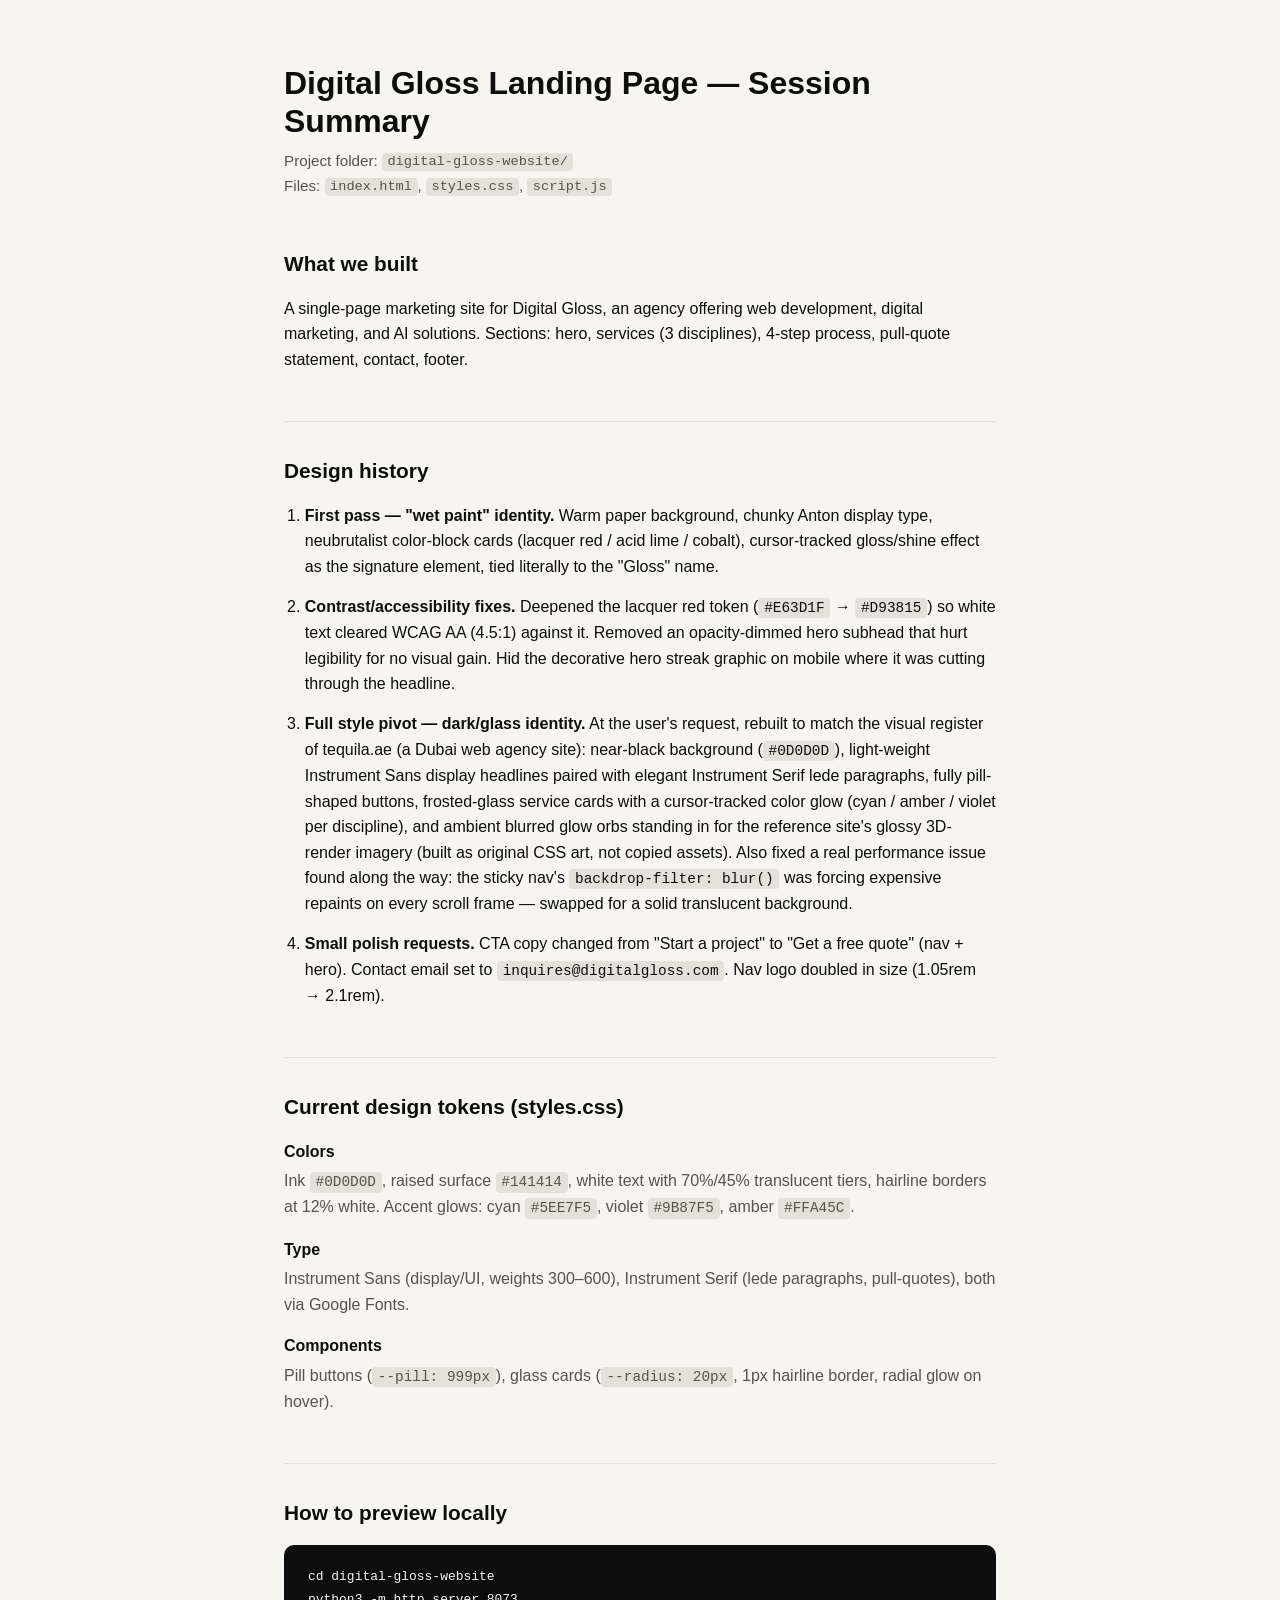
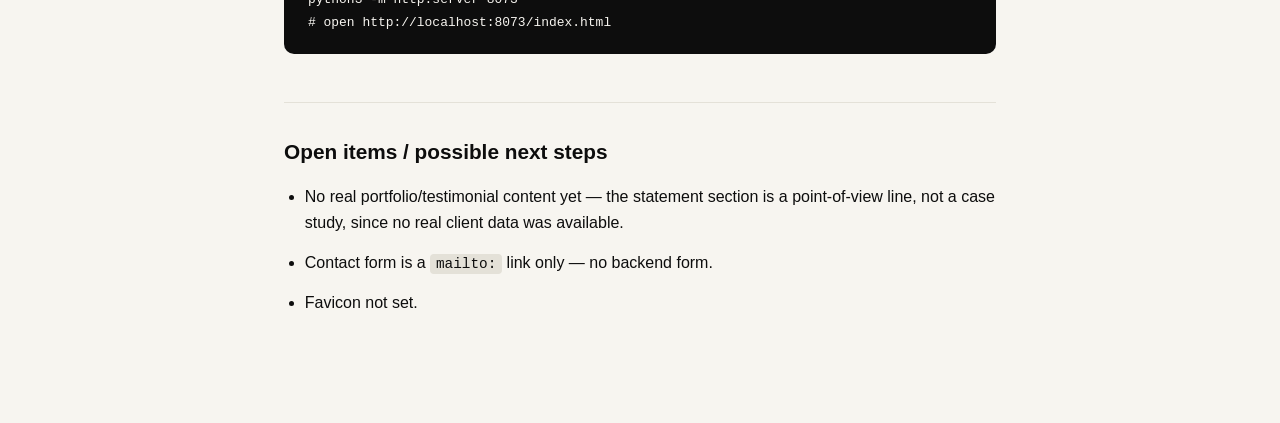
==== index.html @ ca382d53 "Initial commit" ====
<!DOCTYPE html>
<html lang="en">
<head>
<meta charset="UTF-8">
<meta name="viewport" content="width=device-width, initial-scale=1.0">
<title>Digital Gloss Landing Page — Session Summary</title>
<style>
  :root {
    --ink: #0D0D0D;
    --paper: #F7F5F0;
    --text-2: #55534C;
    --hairline: #E4E1D8;
    --accent: #D93815;
  }
  * { box-sizing: border-box; }
  body {
    margin: 0;
    background: var(--paper);
    color: var(--ink);
    font-family: -apple-system, BlinkMacSystemFont, "Segoe UI", sans-serif;
    line-height: 1.6;
  }
  main {
    max-width: 760px;
    margin: 0 auto;
    padding: 4rem 1.5rem 6rem;
  }
  h1 {
    font-size: 2rem;
    line-height: 1.2;
    margin: 0 0 0.5rem;
  }
  .meta {
    color: var(--text-2);
    font-size: 0.95rem;
    margin: 0 0 3rem;
  }
  .meta code {
    background: var(--hairline);
    padding: 0.1em 0.4em;
    border-radius: 4px;
    font-size: 0.9em;
  }
  h2 {
    font-size: 1.3rem;
    margin: 3rem 0 1rem;
    padding-top: 2rem;
    border-top: 1px solid var(--hairline);
  }
  h2:first-of-type { border-top: none; padding-top: 0; }
  p { margin: 0 0 1rem; }
  ol, ul { padding-left: 1.3rem; }
  li { margin-bottom: 0.9rem; }
  strong { color: var(--ink); }
  code {
    background: var(--hairline);
    padding: 0.15em 0.4em;
    border-radius: 4px;
    font-size: 0.9em;
    font-family: "SF Mono", Menlo, monospace;
  }
  pre {
    background: var(--ink);
    color: var(--paper);
    padding: 1.25rem 1.5rem;
    border-radius: 10px;
    overflow-x: auto;
    font-size: 0.9rem;
  }
  pre code { background: none; padding: 0; color: inherit; }
  .tokens dt {
    font-weight: 600;
    margin-top: 1rem;
  }
  .tokens dd { margin: 0.25rem 0 0; color: var(--text-2); }
  a { color: var(--accent); }
</style>
</head>
<body>
<main>
  <h1>Digital Gloss Landing Page — Session Summary</h1>
  <p class="meta">
    Project folder: <code>digital-gloss-website/</code><br>
    Files: <code>index.html</code>, <code>styles.css</code>, <code>script.js</code>
  </p>

  <h2>What we built</h2>
  <p>
    A single-page marketing site for Digital Gloss, an agency offering web
    development, digital marketing, and AI solutions. Sections: hero,
    services (3 disciplines), 4-step process, pull-quote statement, contact,
    footer.
  </p>

  <h2>Design history</h2>
  <ol>
    <li>
      <strong>First pass — "wet paint" identity.</strong> Warm paper
      background, chunky Anton display type, neubrutalist color-block cards
      (lacquer red / acid lime / cobalt), cursor-tracked gloss/shine effect
      as the signature element, tied literally to the "Gloss" name.
    </li>
    <li>
      <strong>Contrast/accessibility fixes.</strong> Deepened the lacquer
      red token (<code>#E63D1F</code> → <code>#D93815</code>) so white text
      cleared WCAG AA (4.5:1) against it. Removed an opacity-dimmed hero
      subhead that hurt legibility for no visual gain. Hid the decorative
      hero streak graphic on mobile where it was cutting through the
      headline.
    </li>
    <li>
      <strong>Full style pivot — dark/glass identity.</strong> At the
      user's request, rebuilt to match the visual register of tequila.ae (a
      Dubai web agency site): near-black background (<code>#0D0D0D</code>),
      light-weight Instrument Sans display headlines paired with elegant
      Instrument Serif lede paragraphs, fully pill-shaped buttons,
      frosted-glass service cards with a cursor-tracked color glow (cyan /
      amber / violet per discipline), and ambient blurred glow orbs
      standing in for the reference site's glossy 3D-render imagery (built
      as original CSS art, not copied assets). Also fixed a real
      performance issue found along the way: the sticky nav's
      <code>backdrop-filter: blur()</code> was forcing expensive repaints
      on every scroll frame — swapped for a solid translucent background.
    </li>
    <li>
      <strong>Small polish requests.</strong> CTA copy changed from "Start
      a project" to "Get a free quote" (nav + hero). Contact email set to
      <code>inquires@digitalgloss.com</code>. Nav logo doubled in size
      (1.05rem → 2.1rem).
    </li>
  </ol>

  <h2>Current design tokens (styles.css)</h2>
  <dl class="tokens">
    <dt>Colors</dt>
    <dd>
      Ink <code>#0D0D0D</code>, raised surface <code>#141414</code>, white
      text with 70%/45% translucent tiers, hairline borders at 12% white.
      Accent glows: cyan <code>#5EE7F5</code>, violet <code>#9B87F5</code>,
      amber <code>#FFA45C</code>.
    </dd>
    <dt>Type</dt>
    <dd>
      Instrument Sans (display/UI, weights 300–600), Instrument Serif (lede
      paragraphs, pull-quotes), both via Google Fonts.
    </dd>
    <dt>Components</dt>
    <dd>
      Pill buttons (<code>--pill: 999px</code>), glass cards
      (<code>--radius: 20px</code>, 1px hairline border, radial glow on
      hover).
    </dd>
  </dl>

  <h2>How to preview locally</h2>
  <pre><code>cd digital-gloss-website
python3 -m http.server 8073
# open http://localhost:8073/index.html</code></pre>

  <h2>Open items / possible next steps</h2>
  <ul>
    <li>
      No real portfolio/testimonial content yet — the statement section is
      a point-of-view line, not a case study, since no real client data
      was available.
    </li>
    <li>Contact form is a <code>mailto:</code> link only — no backend form.</li>
    <li>Favicon not set.</li>
  </ul>
</main>
</body>
</html>
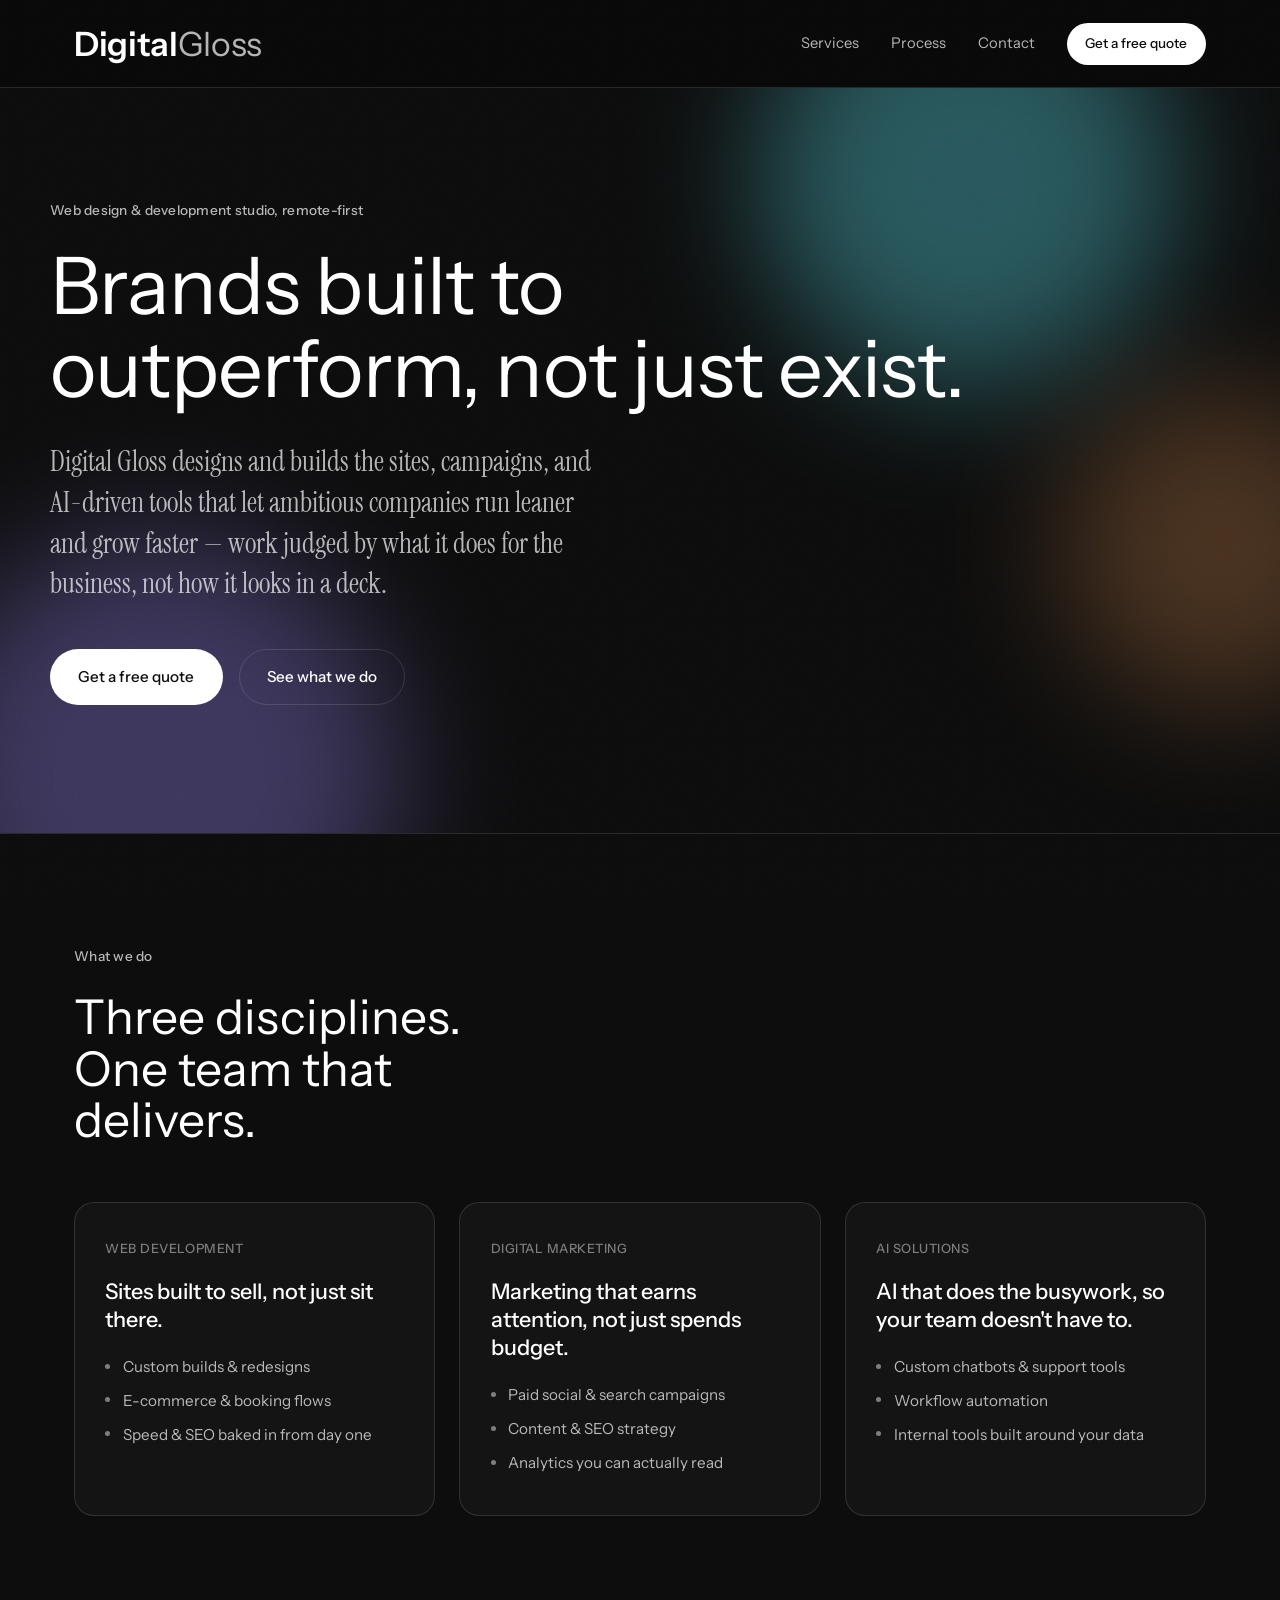
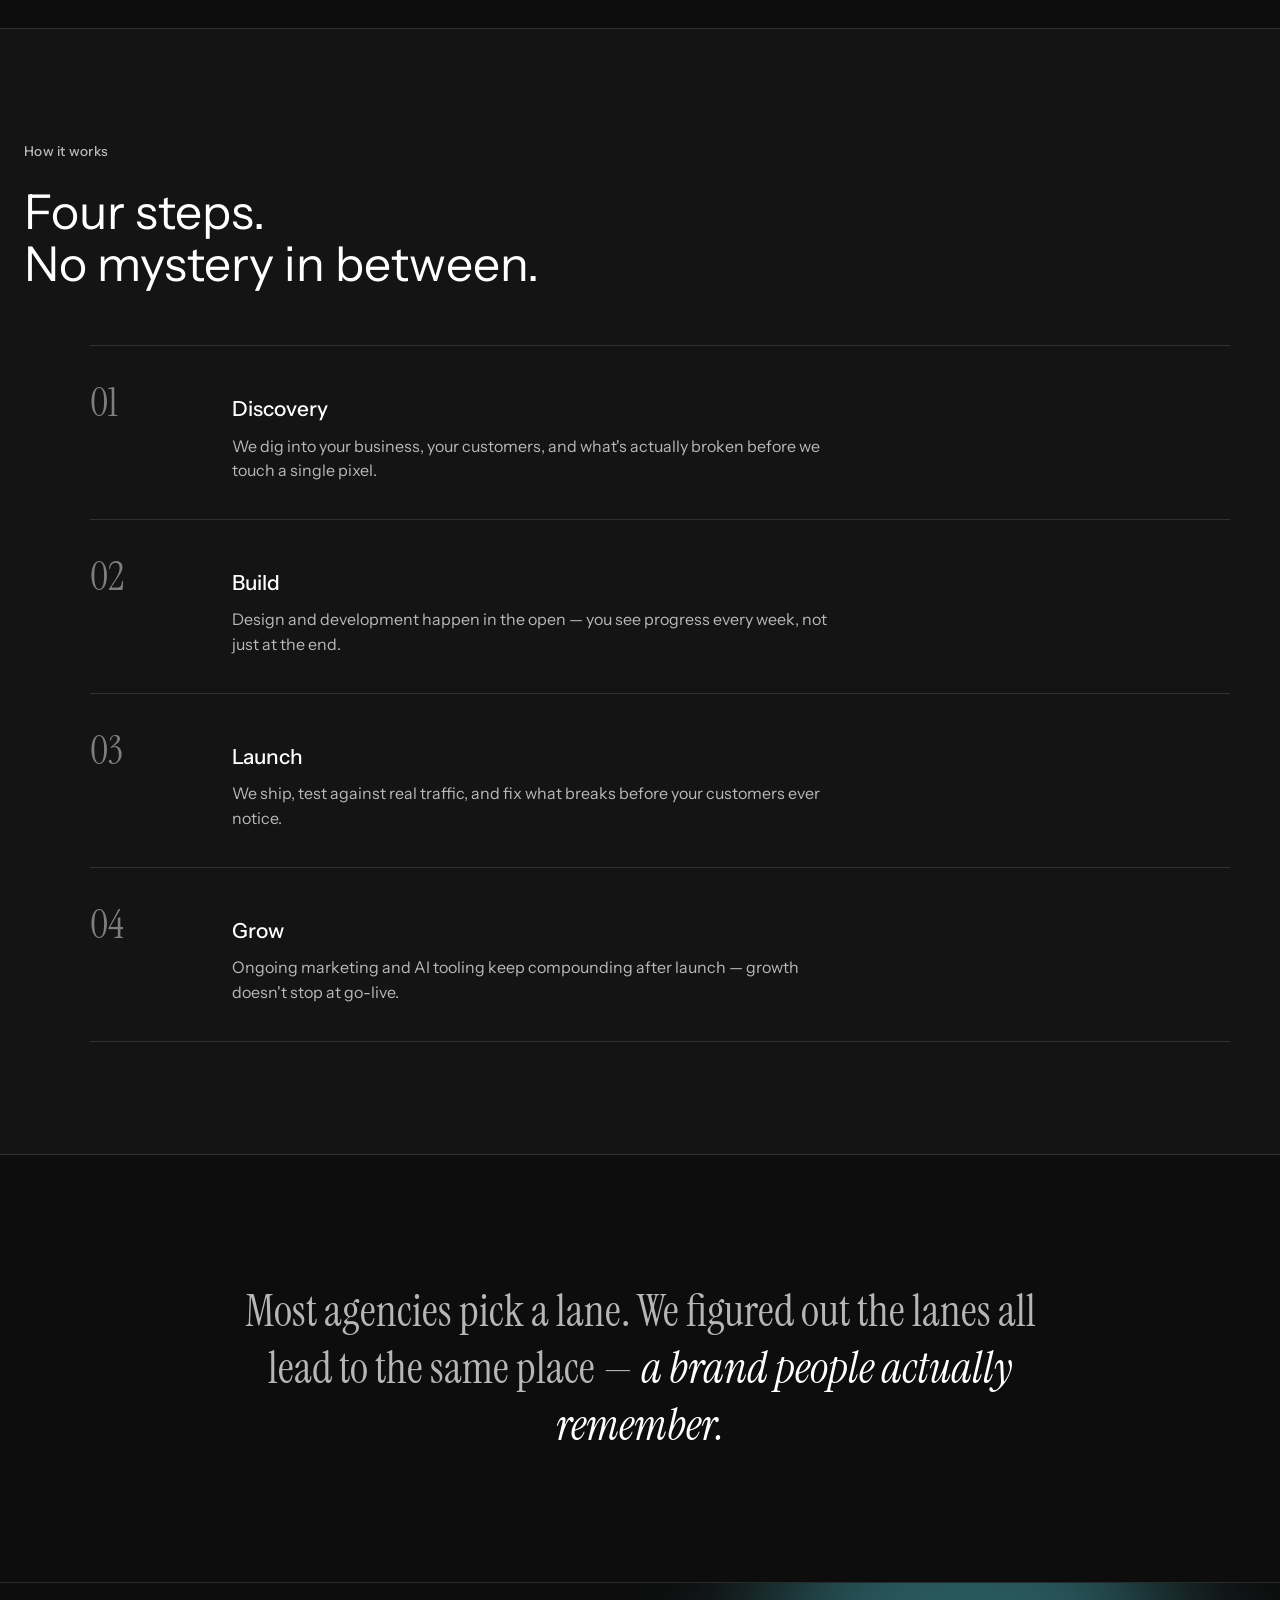
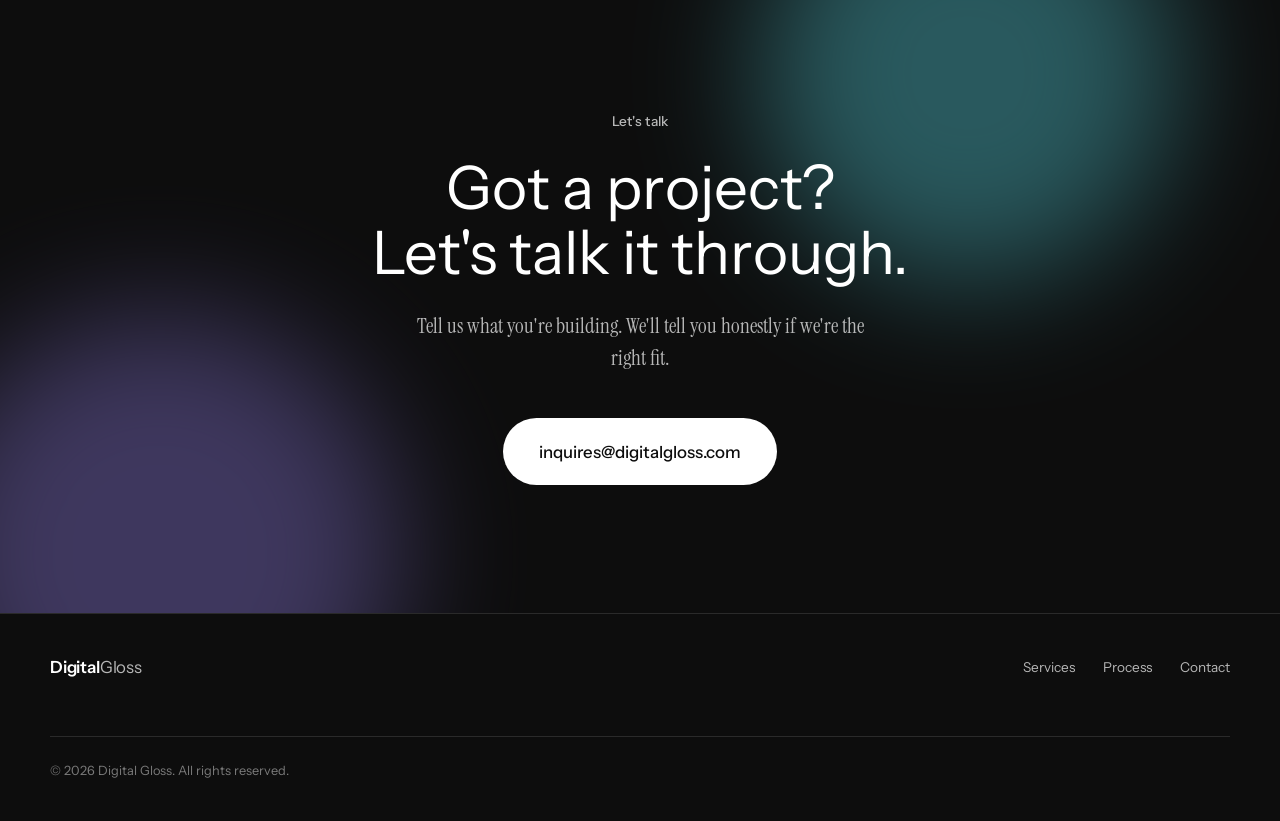
==== commit ac34e7e3: "Update index.html" ====
--- a/index.html
+++ b/index.html
@@ -3,170 +3,173 @@
 <head>
 <meta charset="UTF-8">
 <meta name="viewport" content="width=device-width, initial-scale=1.0">
-<title>Digital Gloss Landing Page — Session Summary</title>
-<style>
-  :root {
-    --ink: #0D0D0D;
-    --paper: #F7F5F0;
-    --text-2: #55534C;
-    --hairline: #E4E1D8;
-    --accent: #D93815;
-  }
-  * { box-sizing: border-box; }
-  body {
-    margin: 0;
-    background: var(--paper);
-    color: var(--ink);
-    font-family: -apple-system, BlinkMacSystemFont, "Segoe UI", sans-serif;
-    line-height: 1.6;
-  }
-  main {
-    max-width: 760px;
-    margin: 0 auto;
-    padding: 4rem 1.5rem 6rem;
-  }
-  h1 {
-    font-size: 2rem;
-    line-height: 1.2;
-    margin: 0 0 0.5rem;
-  }
-  .meta {
-    color: var(--text-2);
-    font-size: 0.95rem;
-    margin: 0 0 3rem;
-  }
-  .meta code {
-    background: var(--hairline);
-    padding: 0.1em 0.4em;
-    border-radius: 4px;
-    font-size: 0.9em;
-  }
-  h2 {
-    font-size: 1.3rem;
-    margin: 3rem 0 1rem;
-    padding-top: 2rem;
-    border-top: 1px solid var(--hairline);
-  }
-  h2:first-of-type { border-top: none; padding-top: 0; }
-  p { margin: 0 0 1rem; }
-  ol, ul { padding-left: 1.3rem; }
-  li { margin-bottom: 0.9rem; }
-  strong { color: var(--ink); }
-  code {
-    background: var(--hairline);
-    padding: 0.15em 0.4em;
-    border-radius: 4px;
-    font-size: 0.9em;
-    font-family: "SF Mono", Menlo, monospace;
-  }
-  pre {
-    background: var(--ink);
-    color: var(--paper);
-    padding: 1.25rem 1.5rem;
-    border-radius: 10px;
-    overflow-x: auto;
-    font-size: 0.9rem;
-  }
-  pre code { background: none; padding: 0; color: inherit; }
-  .tokens dt {
-    font-weight: 600;
-    margin-top: 1rem;
-  }
-  .tokens dd { margin: 0.25rem 0 0; color: var(--text-2); }
-  a { color: var(--accent); }
-</style>
+<title>Digital Gloss — Web, Marketing &amp; AI, One Team</title>
+<meta name="description" content="Digital Gloss builds sites that load fast, campaigns that convert, and AI tools that do the boring parts for you.">
+<link rel="preconnect" href="https://fonts.googleapis.com">
+<link rel="preconnect" href="https://fonts.gstatic.com" crossorigin>
+<link href="https://fonts.googleapis.com/css2?family=Instrument+Sans:ital,wght@0,400..700;1,400..700&family=Instrument+Serif:ital@0;1&display=swap" rel="stylesheet">
+<link rel="stylesheet" href="styles.css">
 </head>
 <body>
+
+<div class="grain"></div>
+
+<header class="nav" id="top">
+  <div class="nav-inner">
+    <a class="wordmark" href="#top">Digital<span>Gloss</span></a>
+    <nav class="nav-links" id="navLinks">
+      <a href="#services">Services</a>
+      <a href="#process">Process</a>
+      <a href="#contact">Contact</a>
+    </nav>
+    <a class="btn btn-primary btn-small" href="#contact">Get a free quote</a>
+    <button class="nav-toggle" id="navToggle" aria-label="Toggle menu" aria-expanded="false">
+      <span></span><span></span><span></span>
+    </button>
+  </div>
+</header>
+
 <main>
-  <h1>Digital Gloss Landing Page — Session Summary</h1>
-  <p class="meta">
-    Project folder: <code>digital-gloss-website/</code><br>
-    Files: <code>index.html</code>, <code>styles.css</code>, <code>script.js</code>
-  </p>
+  <!-- HERO -->
+  <section class="hero" id="top-hero">
+    <div class="glow-field" aria-hidden="true">
+      <span class="glow glow-cyan"></span>
+      <span class="glow glow-violet"></span>
+      <span class="glow glow-amber"></span>
+    </div>
 
-  <h2>What we built</h2>
-  <p>
-    A single-page marketing site for Digital Gloss, an agency offering web
-    development, digital marketing, and AI solutions. Sections: hero,
-    services (3 disciplines), 4-step process, pull-quote statement, contact,
-    footer.
-  </p>
+    <div class="hero-inner">
+      <p class="eyebrow">Web design &amp; development studio, remote-first</p>
+      <h1 class="hero-headline">Brands built to<br>outperform, not just exist.</h1>
+      <p class="hero-lede">
+        Digital Gloss designs and builds the sites, campaigns, and AI-driven
+        tools that let ambitious companies run leaner and grow faster —
+        work judged by what it does for the business, not how it looks in a deck.
+      </p>
+      <div class="hero-cta">
+        <a href="#contact" class="btn btn-primary">Get a free quote</a>
+        <a href="#services" class="btn btn-ghost">See what we do</a>
+      </div>
+    </div>
+  </section>
 
-  <h2>Design history</h2>
-  <ol>
-    <li>
-      <strong>First pass — "wet paint" identity.</strong> Warm paper
-      background, chunky Anton display type, neubrutalist color-block cards
-      (lacquer red / acid lime / cobalt), cursor-tracked gloss/shine effect
-      as the signature element, tied literally to the "Gloss" name.
-    </li>
-    <li>
-      <strong>Contrast/accessibility fixes.</strong> Deepened the lacquer
-      red token (<code>#E63D1F</code> → <code>#D93815</code>) so white text
-      cleared WCAG AA (4.5:1) against it. Removed an opacity-dimmed hero
-      subhead that hurt legibility for no visual gain. Hid the decorative
-      hero streak graphic on mobile where it was cutting through the
-      headline.
-    </li>
-    <li>
-      <strong>Full style pivot — dark/glass identity.</strong> At the
-      user's request, rebuilt to match the visual register of tequila.ae (a
-      Dubai web agency site): near-black background (<code>#0D0D0D</code>),
-      light-weight Instrument Sans display headlines paired with elegant
-      Instrument Serif lede paragraphs, fully pill-shaped buttons,
-      frosted-glass service cards with a cursor-tracked color glow (cyan /
-      amber / violet per discipline), and ambient blurred glow orbs
-      standing in for the reference site's glossy 3D-render imagery (built
-      as original CSS art, not copied assets). Also fixed a real
-      performance issue found along the way: the sticky nav's
-      <code>backdrop-filter: blur()</code> was forcing expensive repaints
-      on every scroll frame — swapped for a solid translucent background.
-    </li>
-    <li>
-      <strong>Small polish requests.</strong> CTA copy changed from "Start
-      a project" to "Get a free quote" (nav + hero). Contact email set to
-      <code>inquires@digitalgloss.com</code>. Nav logo doubled in size
-      (1.05rem → 2.1rem).
-    </li>
-  </ol>
+  <!-- SERVICES -->
+  <section class="services" id="services">
+    <div class="section-head">
+      <p class="eyebrow">What we do</p>
+      <h2 class="section-title">Three disciplines.<br>One team that delivers.</h2>
+    </div>
 
-  <h2>Current design tokens (styles.css)</h2>
-  <dl class="tokens">
-    <dt>Colors</dt>
-    <dd>
-      Ink <code>#0D0D0D</code>, raised surface <code>#141414</code>, white
-      text with 70%/45% translucent tiers, hairline borders at 12% white.
-      Accent glows: cyan <code>#5EE7F5</code>, violet <code>#9B87F5</code>,
-      amber <code>#FFA45C</code>.
-    </dd>
-    <dt>Type</dt>
-    <dd>
-      Instrument Sans (display/UI, weights 300–600), Instrument Serif (lede
-      paragraphs, pull-quotes), both via Google Fonts.
-    </dd>
-    <dt>Components</dt>
-    <dd>
-      Pill buttons (<code>--pill: 999px</code>), glass cards
-      (<code>--radius: 20px</code>, 1px hairline border, radial glow on
-      hover).
-    </dd>
-  </dl>
+    <div class="cards">
+      <article class="glass-card" data-shine data-glow="cyan">
+        <div class="card-glow"></div>
+        <p class="card-tag">Web Development</p>
+        <h3>Sites built to sell, not just sit there.</h3>
+        <ul>
+          <li>Custom builds &amp; redesigns</li>
+          <li>E-commerce &amp; booking flows</li>
+          <li>Speed &amp; SEO baked in from day one</li>
+        </ul>
+      </article>
 
-  <h2>How to preview locally</h2>
-  <pre><code>cd digital-gloss-website
-python3 -m http.server 8073
-# open http://localhost:8073/index.html</code></pre>
+      <article class="glass-card" data-shine data-glow="amber">
+        <div class="card-glow"></div>
+        <p class="card-tag">Digital Marketing</p>
+        <h3>Marketing that earns attention, not just spends budget.</h3>
+        <ul>
+          <li>Paid social &amp; search campaigns</li>
+          <li>Content &amp; SEO strategy</li>
+          <li>Analytics you can actually read</li>
+        </ul>
+      </article>
 
-  <h2>Open items / possible next steps</h2>
-  <ul>
-    <li>
-      No real portfolio/testimonial content yet — the statement section is
-      a point-of-view line, not a case study, since no real client data
-      was available.
-    </li>
-    <li>Contact form is a <code>mailto:</code> link only — no backend form.</li>
-    <li>Favicon not set.</li>
-  </ul>
+      <article class="glass-card" data-shine data-glow="violet">
+        <div class="card-glow"></div>
+        <p class="card-tag">AI Solutions</p>
+        <h3>AI that does the busywork, so your team doesn't have to.</h3>
+        <ul>
+          <li>Custom chatbots &amp; support tools</li>
+          <li>Workflow automation</li>
+          <li>Internal tools built around your data</li>
+        </ul>
+      </article>
+    </div>
+  </section>
+
+  <!-- PROCESS -->
+  <section class="process" id="process">
+    <div class="section-head">
+      <p class="eyebrow">How it works</p>
+      <h2 class="section-title">Four steps.<br>No mystery in between.</h2>
+    </div>
+
+    <ol class="process-list">
+      <li>
+        <span class="process-num">01</span>
+        <div>
+          <h3>Discovery</h3>
+          <p>We dig into your business, your customers, and what's actually broken before we touch a single pixel.</p>
+        </div>
+      </li>
+      <li>
+        <span class="process-num">02</span>
+        <div>
+          <h3>Build</h3>
+          <p>Design and development happen in the open — you see progress every week, not just at the end.</p>
+        </div>
+      </li>
+      <li>
+        <span class="process-num">03</span>
+        <div>
+          <h3>Launch</h3>
+          <p>We ship, test against real traffic, and fix what breaks before your customers ever notice.</p>
+        </div>
+      </li>
+      <li>
+        <span class="process-num">04</span>
+        <div>
+          <h3>Grow</h3>
+          <p>Ongoing marketing and AI tooling keep compounding after launch — growth doesn't stop at go-live.</p>
+        </div>
+      </li>
+    </ol>
+  </section>
+
+  <!-- STATEMENT -->
+  <section class="statement">
+    <p class="statement-text">
+      Most agencies pick a lane. We figured out the lanes all lead
+      to the same place — <em>a brand people actually remember.</em>
+    </p>
+  </section>
+
+  <!-- CONTACT -->
+  <section class="contact" id="contact">
+    <div class="glow-field" aria-hidden="true">
+      <span class="glow glow-violet"></span>
+      <span class="glow glow-cyan"></span>
+    </div>
+    <div class="contact-inner">
+      <p class="eyebrow">Let's talk</p>
+      <h2 class="contact-title">Got a project?<br>Let's talk it through.</h2>
+      <p class="contact-sub">Tell us what you're building. We'll tell you honestly if we're the right fit.</p>
+      <a href="mailto:inquires@digitalgloss.com" class="btn btn-primary btn-large">inquires@digitalgloss.com</a>
+    </div>
+  </section>
 </main>
+
+<footer class="footer">
+  <div class="footer-inner">
+    <a class="wordmark wordmark-small" href="#top">Digital<span>Gloss</span></a>
+    <nav class="footer-links">
+      <a href="#services">Services</a>
+      <a href="#process">Process</a>
+      <a href="#contact">Contact</a>
+    </nav>
+    <p class="footer-copy">&copy; 2026 Digital Gloss. All rights reserved.</p>
+  </div>
+</footer>
+
+<script src="script.js"></script>
 </body>
 </html>
--- a/styles.css
+++ b/styles.css
@@ -0,0 +1,415 @@
+/* ===== Tokens ===== */
+:root {
+  --ink: #0D0D0D;
+  --ink-raised: #141414;
+  --white: #FFFFFF;
+  --text-2: rgba(255,255,255,0.7);
+  --text-3: rgba(255,255,255,0.45);
+  --hairline: rgba(255,255,255,0.12);
+
+  --cyan: #5EE7F5;
+  --violet: #9B87F5;
+  --amber: #FFA45C;
+
+  --font-display: "Instrument Sans", -apple-system, BlinkMacSystemFont, sans-serif;
+  --font-serif: "Instrument Serif", Georgia, serif;
+  --font-body: "Instrument Sans", -apple-system, BlinkMacSystemFont, sans-serif;
+
+  --radius: 20px;
+  --pill: 999px;
+  --max: 1180px;
+}
+
+* { box-sizing: border-box; }
+html { scroll-behavior: smooth; }
+@media (prefers-reduced-motion: reduce) {
+  html { scroll-behavior: auto; }
+  * { animation-duration: 0.001ms !important; animation-iteration-count: 1 !important; transition-duration: 0.001ms !important; }
+}
+
+body {
+  margin: 0;
+  background: var(--ink);
+  color: var(--white);
+  font-family: var(--font-body);
+  font-size: 16px;
+  line-height: 1.55;
+  -webkit-font-smoothing: antialiased;
+}
+
+img, svg { display: block; max-width: 100%; }
+ul { list-style: none; margin: 0; padding: 0; }
+a { color: inherit; text-decoration: none; }
+
+.grain {
+  position: fixed;
+  inset: 0;
+  pointer-events: none;
+  z-index: 9999;
+  opacity: 0.02;
+  mix-blend-mode: overlay;
+  background-image: url("data:image/svg+xml,%3Csvg xmlns='http://www.w3.org/2000/svg' width='120' height='120'%3E%3Cfilter id='n'%3E%3CfeTurbulence type='fractalNoise' baseFrequency='0.9' numOctaves='2' stitchTiles='stitch'/%3E%3C/filter%3E%3Crect width='100%25' height='100%25' filter='url(%23n)'/%3E%3C/svg%3E");
+}
+
+.eyebrow {
+  font-family: var(--font-display);
+  font-size: 0.85rem;
+  font-weight: 500;
+  letter-spacing: 0.02em;
+  color: var(--text-2);
+  margin: 0 0 1.5rem;
+}
+
+/* ===== Buttons ===== */
+.btn {
+  display: inline-flex;
+  align-items: center;
+  gap: 0.5em;
+  font-family: var(--font-display);
+  font-weight: 500;
+  font-size: 0.95rem;
+  padding: 1em 1.8em;
+  border-radius: var(--pill);
+  border: 1px solid transparent;
+  transition: transform 0.2s ease, background 0.2s ease, border-color 0.2s ease;
+  cursor: pointer;
+  white-space: nowrap;
+}
+.btn:hover { transform: translateY(-2px); }
+.btn:focus-visible { outline: 2px solid var(--cyan); outline-offset: 3px; }
+
+.btn-primary { background: var(--white); color: var(--ink); }
+.btn-primary:hover { background: var(--text-2); }
+.btn-ghost { background: transparent; color: var(--white); border-color: var(--hairline); }
+.btn-ghost:hover { border-color: var(--white); }
+.btn-small { padding: 0.7em 1.3em; font-size: 0.85rem; }
+.btn-large { font-size: 1.05rem; padding: 1.15em 2.1em; }
+
+/* ===== Nav ===== */
+.nav {
+  position: sticky;
+  top: 0;
+  z-index: 100;
+  background: rgba(10,10,10,0.96);
+  border-bottom: 1px solid var(--hairline);
+}
+.nav-inner {
+  max-width: var(--max);
+  margin: 0 auto;
+  padding: 1.1rem 1.5rem;
+  display: flex;
+  align-items: center;
+  gap: 2rem;
+}
+.wordmark {
+  font-family: var(--font-display);
+  font-weight: 600;
+  font-size: 2.1rem;
+  letter-spacing: -0.01em;
+  margin-right: auto;
+}
+.wordmark span { color: var(--text-2); font-weight: 400; }
+.nav-links { display: flex; gap: 2rem; }
+.nav-links a {
+  font-family: var(--font-display);
+  font-size: 0.92rem;
+  color: var(--text-2);
+  transition: color 0.15s ease;
+}
+.nav-links a:hover { color: var(--white); }
+.nav-toggle { display: none; }
+
+/* ===== Glow field (ambient background art) ===== */
+.glow-field {
+  position: absolute;
+  inset: 0;
+  overflow: hidden;
+  pointer-events: none;
+  z-index: 0;
+}
+.glow {
+  position: absolute;
+  border-radius: 50%;
+  filter: blur(64px);
+  opacity: 0.35;
+  will-change: auto;
+}
+.glow-cyan { width: 420px; height: 420px; background: var(--cyan); top: -120px; right: 8%; }
+.glow-violet { width: 480px; height: 480px; background: var(--violet); bottom: -180px; left: -80px; }
+.glow-amber { width: 320px; height: 320px; background: var(--amber); top: 40%; right: -100px; opacity: 0.25; }
+
+/* ===== Hero ===== */
+.hero {
+  position: relative;
+  overflow: hidden;
+  padding: 7rem 1.5rem 8rem;
+  border-bottom: 1px solid var(--hairline);
+}
+.hero-inner {
+  position: relative;
+  z-index: 1;
+  max-width: var(--max);
+  margin: 0 auto;
+}
+.hero-headline {
+  font-family: var(--font-display);
+  font-weight: 300;
+  font-size: clamp(2.6rem, 6.2vw, 5rem);
+  line-height: 1.04;
+  letter-spacing: -0.01em;
+  margin: 0 0 2rem;
+  max-width: 18ch;
+}
+.hero-lede {
+  font-family: var(--font-serif);
+  font-weight: 400;
+  font-size: clamp(1.3rem, 2.2vw, 1.75rem);
+  line-height: 1.45;
+  color: var(--text-2);
+  max-width: 42ch;
+  margin: 0 0 2.75rem;
+}
+.hero-cta { display: flex; gap: 1rem; flex-wrap: wrap; }
+
+/* cursor-tracked glow on cards */
+[data-shine] { --mx: 50%; --my: 50%; }
+
+/* ===== Services ===== */
+.services { position: relative; padding: 7rem 1.5rem; max-width: var(--max); margin: 0 auto; }
+.section-head { max-width: 46ch; margin-bottom: 3.5rem; }
+.section-title {
+  font-family: var(--font-display);
+  font-weight: 300;
+  font-size: clamp(2rem, 4vw, 3rem);
+  line-height: 1.08;
+  margin: 0;
+}
+
+.cards {
+  display: grid;
+  grid-template-columns: repeat(3, 1fr);
+  gap: 1.5rem;
+}
+.glass-card {
+  position: relative;
+  overflow: hidden;
+  background: var(--ink-raised);
+  border: 1px solid var(--hairline);
+  border-radius: var(--radius);
+  padding: 2.25rem 1.9rem 2.5rem;
+  transition: border-color 0.25s ease, transform 0.25s ease;
+}
+.glass-card:hover { transform: translateY(-4px); border-color: rgba(255,255,255,0.28); }
+
+.card-glow {
+  position: absolute;
+  inset: 0;
+  background: radial-gradient(280px circle at var(--mx, 50%) var(--my, 50%), var(--glow-color, var(--cyan)), transparent 60%);
+  opacity: 0;
+  transition: opacity 0.3s ease;
+  pointer-events: none;
+  mix-blend-mode: screen;
+}
+.glass-card[data-glow="cyan"] .card-glow { --glow-color: rgba(94, 231, 245, 0.35); }
+.glass-card[data-glow="amber"] .card-glow { --glow-color: rgba(255, 164, 92, 0.35); }
+.glass-card[data-glow="violet"] .card-glow { --glow-color: rgba(155, 135, 245, 0.35); }
+.glass-card:hover .card-glow { opacity: 1; }
+
+.card-tag {
+  font-family: var(--font-display);
+  font-size: 0.8rem;
+  font-weight: 500;
+  letter-spacing: 0.04em;
+  text-transform: uppercase;
+  color: var(--text-3);
+  margin: 0 0 1.1rem;
+}
+.glass-card h3 {
+  font-family: var(--font-display);
+  font-weight: 500;
+  font-size: 1.35rem;
+  line-height: 1.3;
+  margin: 0 0 1.4rem;
+  color: var(--white);
+}
+.glass-card ul { display: flex; flex-direction: column; gap: 0.65rem; }
+.glass-card li {
+  font-size: 0.95rem;
+  color: var(--text-2);
+  padding-left: 1.1rem;
+  position: relative;
+}
+.glass-card li::before {
+  content: "";
+  position: absolute;
+  left: 0;
+  top: 0.55em;
+  width: 5px;
+  height: 5px;
+  background: var(--text-3);
+  border-radius: 50%;
+}
+
+/* ===== Process ===== */
+.process {
+  background: var(--ink-raised);
+  padding: 7rem 1.5rem;
+  border-top: 1px solid var(--hairline);
+  border-bottom: 1px solid var(--hairline);
+}
+.process .section-head { max-width: 50ch; }
+
+.process-list {
+  max-width: var(--max);
+  margin: 0 auto;
+  display: grid;
+  gap: 0;
+}
+.process-list li {
+  display: grid;
+  grid-template-columns: 110px 1fr;
+  gap: 2rem;
+  align-items: baseline;
+  padding: 2.25rem 0;
+  border-top: 1px solid var(--hairline);
+}
+.process-list li:last-child { border-bottom: 1px solid var(--hairline); }
+.process-num {
+  font-family: var(--font-serif);
+  font-size: 2.5rem;
+  font-weight: 400;
+  color: var(--text-3);
+  line-height: 1;
+}
+.process-list h3 {
+  font-family: var(--font-display);
+  font-weight: 500;
+  font-size: 1.3rem;
+  margin: 0 0 0.5rem;
+  color: var(--white);
+}
+.process-list p {
+  margin: 0;
+  max-width: 55ch;
+  color: var(--text-2);
+}
+
+/* ===== Statement ===== */
+.statement {
+  padding: 8rem 1.5rem;
+  text-align: center;
+}
+.statement-text {
+  max-width: 850px;
+  margin: 0 auto;
+  font-family: var(--font-serif);
+  font-weight: 400;
+  font-size: clamp(1.7rem, 4vw, 2.75rem);
+  line-height: 1.3;
+  color: var(--text-2);
+}
+.statement-text em { color: var(--white); font-style: italic; }
+
+/* ===== Contact ===== */
+.contact {
+  position: relative;
+  overflow: hidden;
+  border-top: 1px solid var(--hairline);
+  padding: 8rem 1.5rem;
+}
+.contact-inner { position: relative; z-index: 1; max-width: var(--max); margin: 0 auto; text-align: center; }
+.contact .eyebrow { display: flex; justify-content: center; }
+.contact-title {
+  font-family: var(--font-display);
+  font-weight: 300;
+  font-size: clamp(2.2rem, 5.5vw, 3.75rem);
+  line-height: 1.08;
+  margin: 0 0 1.5rem;
+}
+.contact-sub {
+  font-family: var(--font-serif);
+  font-size: 1.3rem;
+  color: var(--text-2);
+  max-width: 46ch;
+  margin: 0 auto 2.75rem;
+}
+
+/* ===== Footer ===== */
+.footer { border-top: 1px solid var(--hairline); padding: 2.5rem 1.5rem; }
+.footer-inner {
+  max-width: var(--max);
+  margin: 0 auto;
+  display: flex;
+  align-items: center;
+  gap: 2rem;
+  flex-wrap: wrap;
+}
+.wordmark-small { margin-right: auto; font-size: 1.05rem; }
+.footer-links { display: flex; gap: 1.75rem; }
+.footer-links a {
+  font-family: var(--font-display);
+  font-size: 0.85rem;
+  color: var(--text-2);
+}
+.footer-links a:hover { color: var(--white); }
+.footer-copy {
+  font-family: var(--font-display);
+  font-size: 0.8rem;
+  color: var(--text-3);
+  margin: 0;
+  width: 100%;
+  order: 3;
+  padding-top: 1.5rem;
+  margin-top: 1.5rem;
+  border-top: 1px solid var(--hairline);
+}
+
+/* reveal-on-scroll */
+.reveal { opacity: 0; transform: translateY(24px); transition: opacity 0.6s ease, transform 0.6s ease; }
+.reveal.is-visible { opacity: 1; transform: none; }
+
+/* ===== Responsive ===== */
+@media (max-width: 900px) {
+  .cards { grid-template-columns: 1fr; }
+  .process-list li { grid-template-columns: 64px 1fr; gap: 1.25rem; }
+  .process-num { font-size: 1.8rem; }
+}
+
+@media (max-width: 640px) {
+  .nav-links { display: none; }
+  .nav-toggle {
+    display: flex;
+    flex-direction: column;
+    justify-content: center;
+    gap: 5px;
+    width: 32px;
+    height: 32px;
+    background: none;
+    border: none;
+    cursor: pointer;
+    padding: 0;
+  }
+  .nav-toggle span {
+    display: block;
+    height: 2px;
+    background: var(--white);
+    border-radius: 2px;
+  }
+  .nav-inner { flex-wrap: wrap; }
+  .nav.is-open .nav-links {
+    display: flex;
+    flex-direction: column;
+    gap: 0;
+    width: 100%;
+    order: 3;
+    border-top: 1px solid var(--hairline);
+    margin-top: 1rem;
+    padding-top: 1rem;
+  }
+  .nav.is-open .nav-links a { padding: 0.65rem 0; }
+  .btn-small { display: none; }
+
+  .hero { padding: 4.5rem 1.25rem 5rem; }
+  .services, .process, .statement, .contact { padding-top: 4.5rem; padding-bottom: 4.5rem; }
+  .glow { filter: blur(60px); opacity: 0.25; }
+}
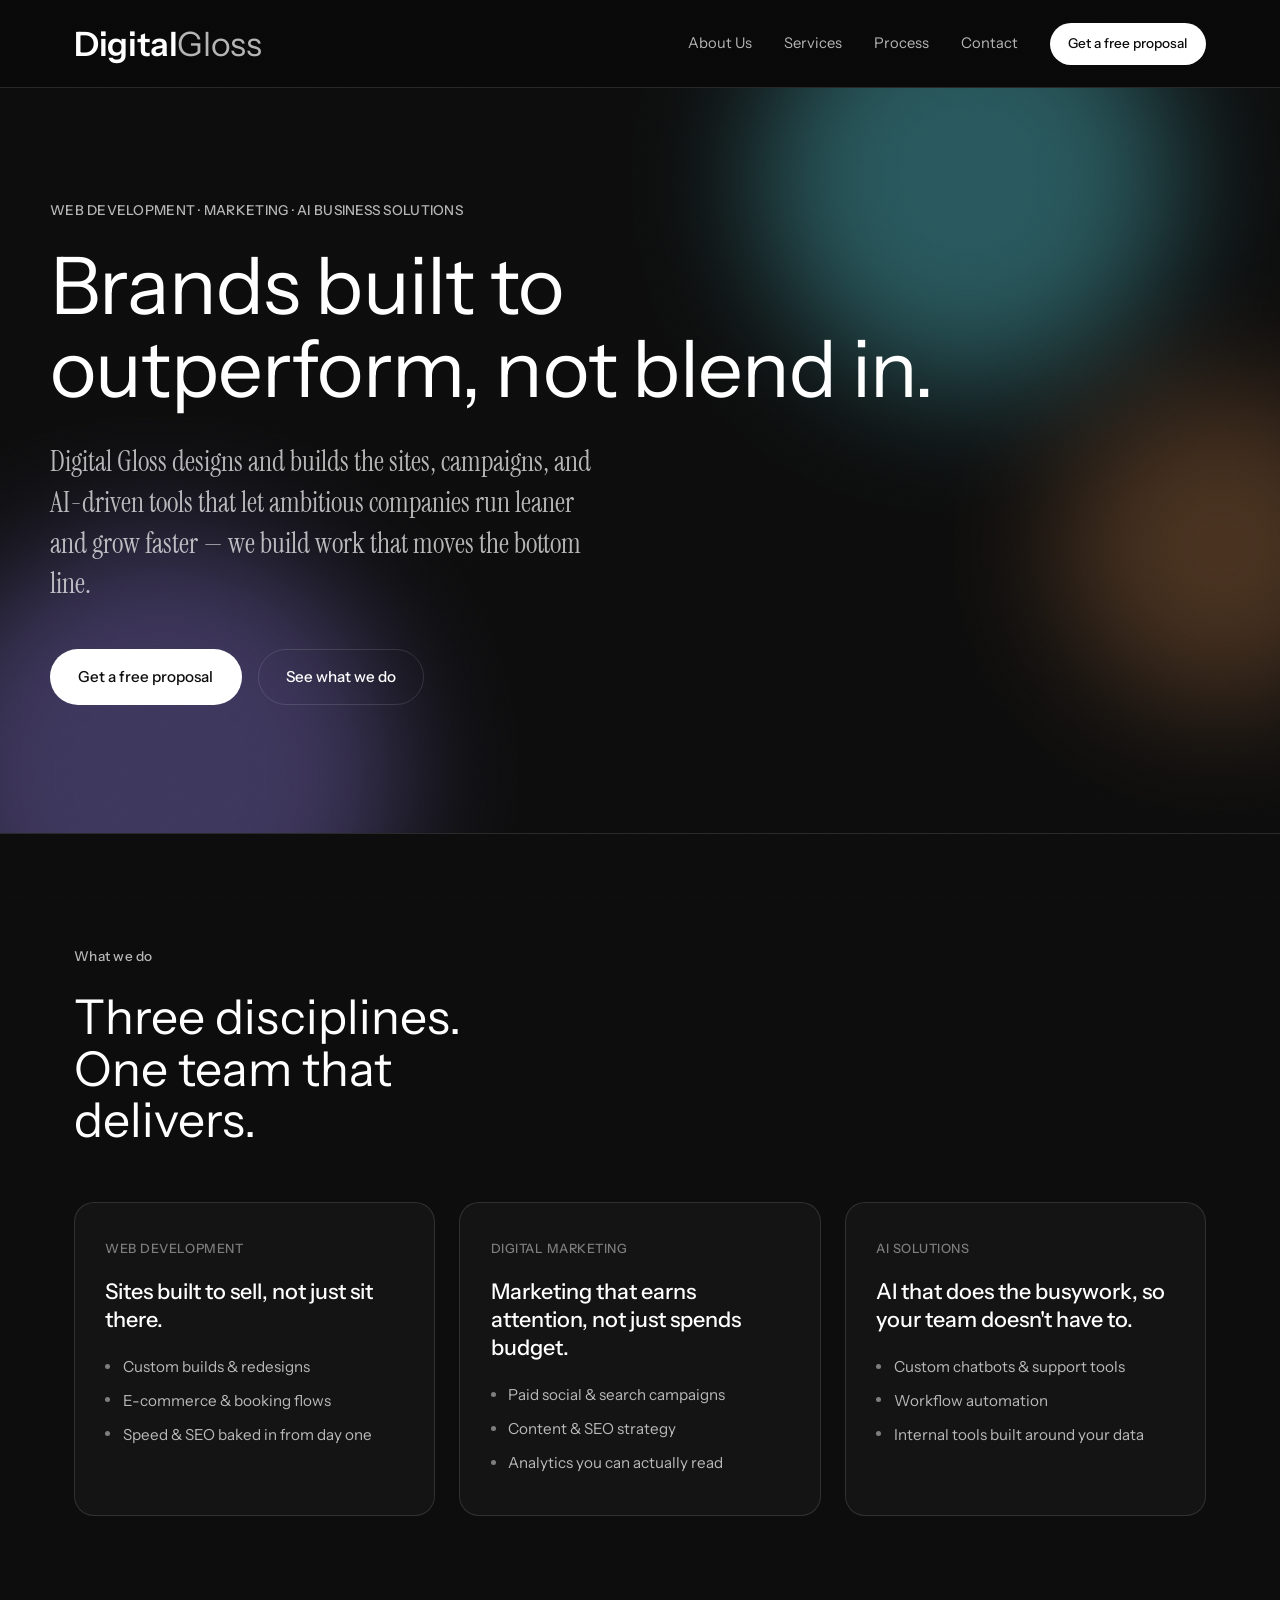
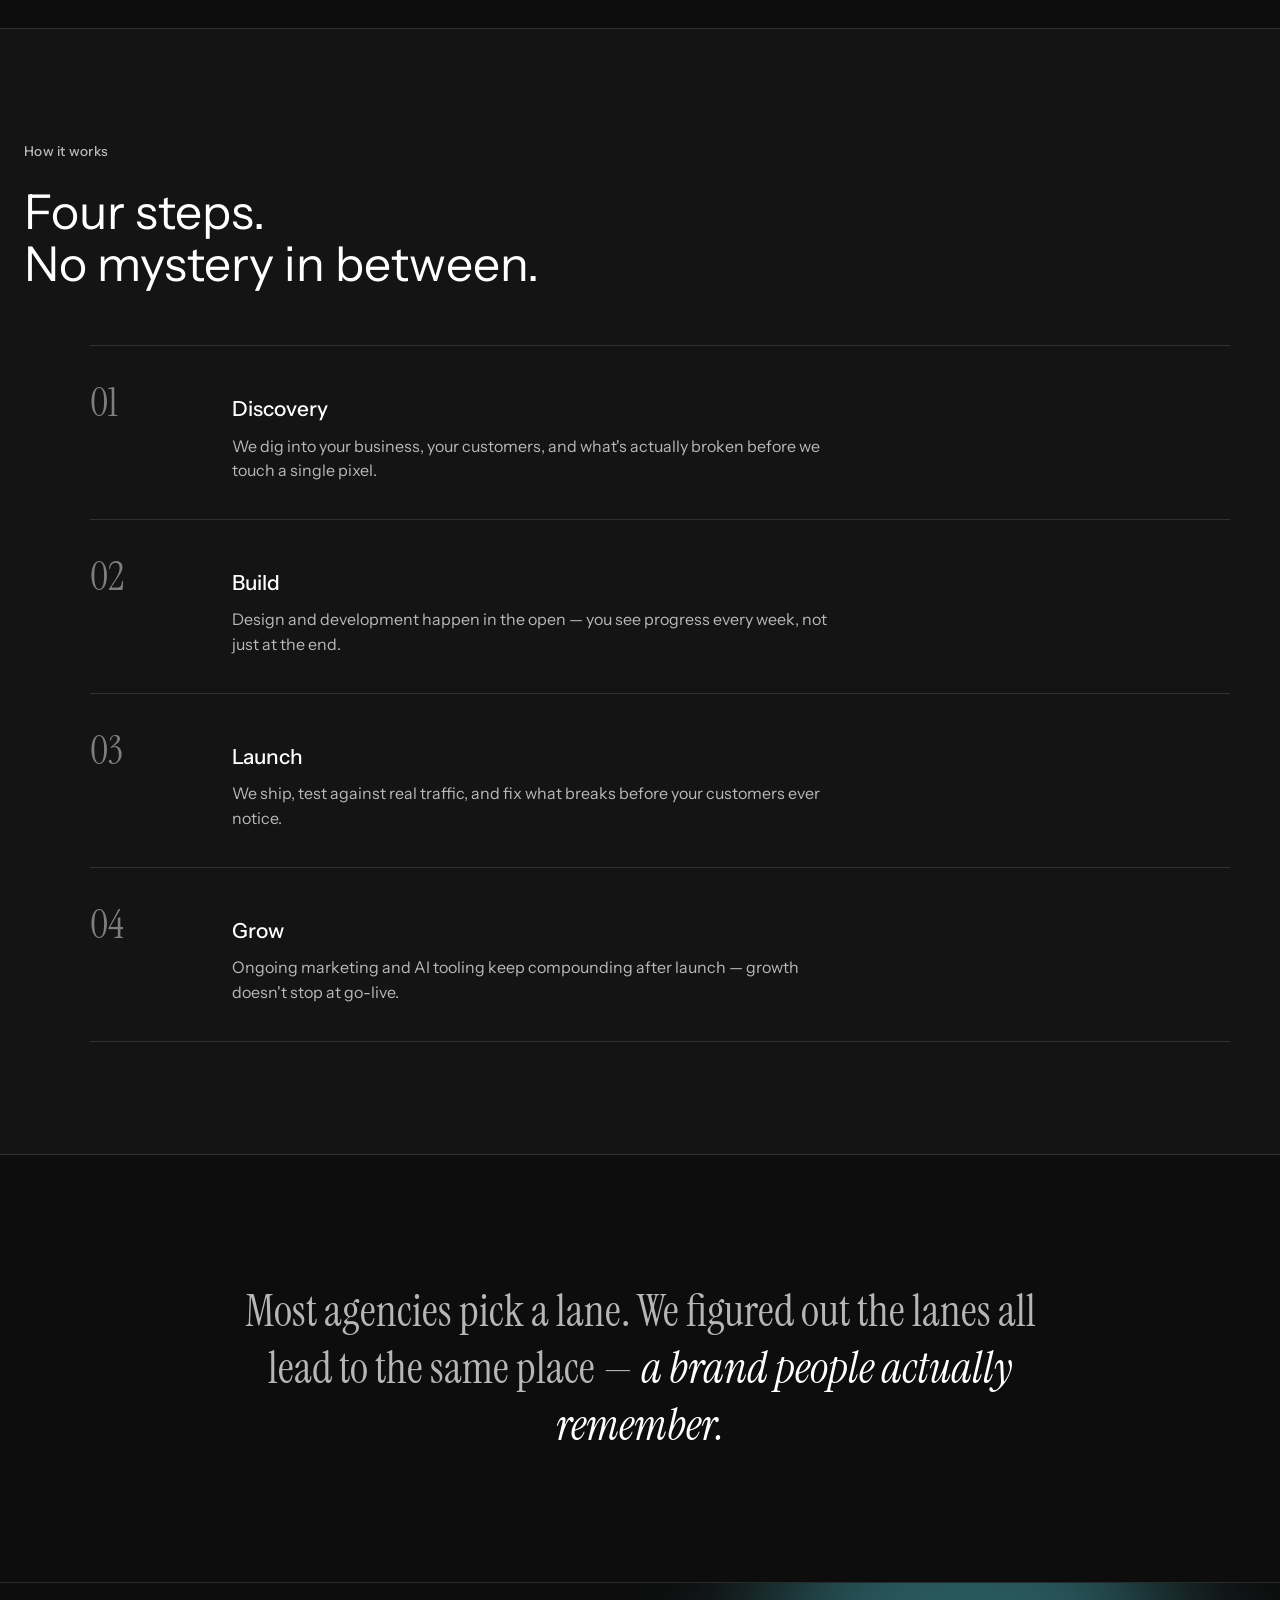
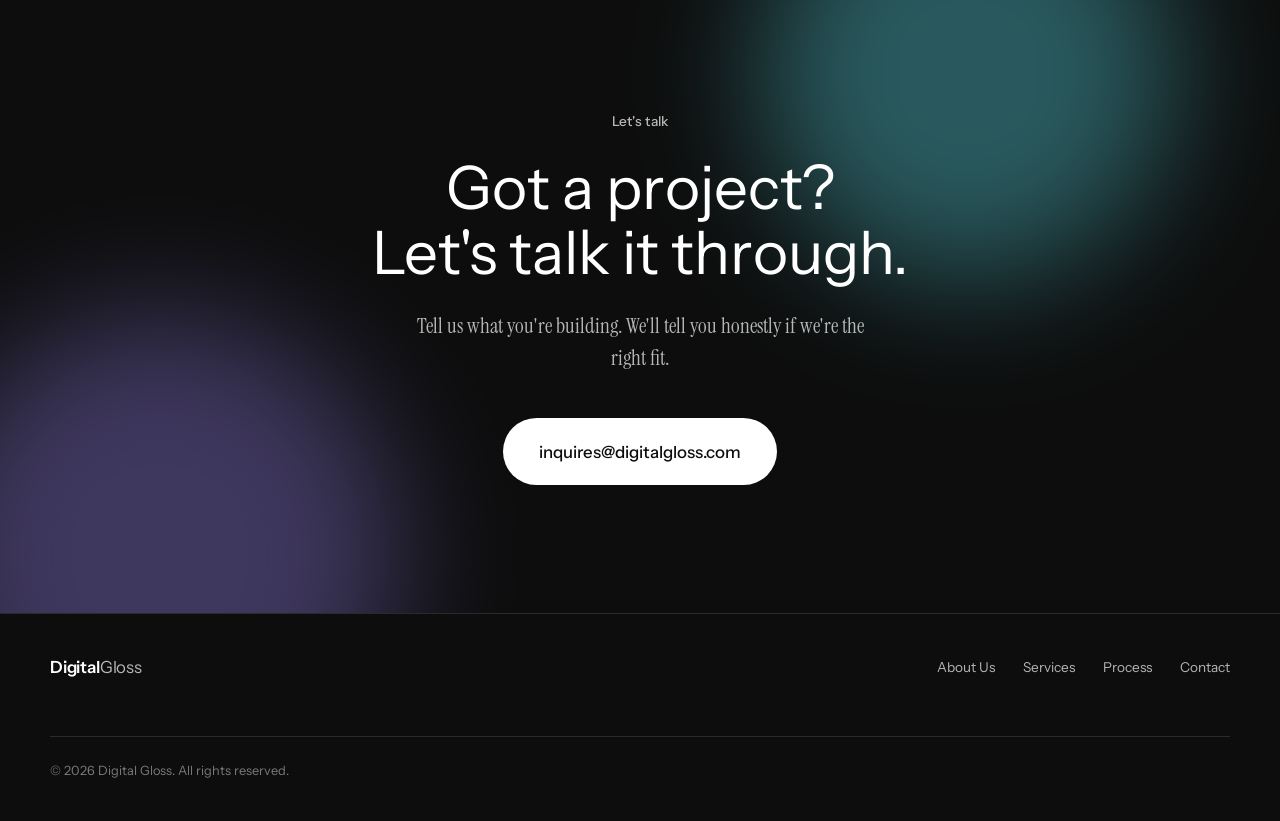
==== commit f99a670a: "220726_rev2" ====
--- a/index.html
+++ b/index.html
@@ -18,11 +18,12 @@
   <div class="nav-inner">
     <a class="wordmark" href="#top">Digital<span>Gloss</span></a>
     <nav class="nav-links" id="navLinks">
-      <a href="#services">Services</a>
-      <a href="#process">Process</a>
-      <a href="#contact">Contact</a>
+      <a href="about.html">About Us</a>
+      <a href="services.html">Services</a>
+      <a href="process.html">Process</a>
+      <a href="contact.html">Contact</a>
     </nav>
-    <a class="btn btn-primary btn-small" href="#contact">Get a free quote</a>
+    <a class="btn btn-primary btn-small js-open-quote" href="#contact">Get a free proposal</a>
     <button class="nav-toggle" id="navToggle" aria-label="Toggle menu" aria-expanded="false">
       <span></span><span></span><span></span>
     </button>
@@ -39,15 +40,15 @@
     </div>
 
     <div class="hero-inner">
-      <p class="eyebrow">Web design &amp; development studio, remote-first</p>
-      <h1 class="hero-headline">Brands built to<br>outperform, not just exist.</h1>
+      <p class="eyebrow">WEB DEVELOPMENT &middot; MARKETING &middot; AI BUSINESS SOLUTIONS</p>
+      <h1 class="hero-headline">Brands built to<br>outperform, not blend in.</h1>
       <p class="hero-lede">
         Digital Gloss designs and builds the sites, campaigns, and AI-driven
         tools that let ambitious companies run leaner and grow faster —
-        work judged by what it does for the business, not how it looks in a deck.
+        we build work that moves the bottom line.
       </p>
       <div class="hero-cta">
-        <a href="#contact" class="btn btn-primary">Get a free quote</a>
+        <a href="#contact" class="btn btn-primary js-open-quote">Get a free proposal</a>
         <a href="#services" class="btn btn-ghost">See what we do</a>
       </div>
     </div>
@@ -162,14 +163,100 @@
   <div class="footer-inner">
     <a class="wordmark wordmark-small" href="#top">Digital<span>Gloss</span></a>
     <nav class="footer-links">
-      <a href="#services">Services</a>
-      <a href="#process">Process</a>
-      <a href="#contact">Contact</a>
+      <a href="about.html">About Us</a>
+      <a href="services.html">Services</a>
+      <a href="process.html">Process</a>
+      <a href="contact.html">Contact</a>
     </nav>
     <p class="footer-copy">&copy; 2026 Digital Gloss. All rights reserved.</p>
   </div>
 </footer>
 
+<div class="modal-overlay" id="quoteOverlay" hidden>
+  <div class="modal-card" role="dialog" aria-modal="true" aria-labelledby="quoteTitle">
+    <button type="button" class="modal-close" id="quoteClose" aria-label="Close">&times;</button>
+
+    <p class="eyebrow">Let's talk</p>
+    <h2 id="quoteTitle" class="modal-title">Let's talk. Tell us about your business.</h2>
+
+    <form class="quote-form" id="quoteForm">
+      <div class="form-row">
+        <div class="field">
+          <label for="qFirstName">First name</label>
+          <input type="text" id="qFirstName" name="firstName" autocomplete="given-name" required>
+        </div>
+        <div class="field">
+          <label for="qLastName">Last name</label>
+          <input type="text" id="qLastName" name="lastName" autocomplete="family-name" required>
+        </div>
+      </div>
+
+      <div class="field">
+        <label for="qWebsite">Website URL</label>
+        <input type="url" id="qWebsite" name="website" autocomplete="url" placeholder="https://yourbusiness.com">
+      </div>
+
+      <div class="field">
+        <label for="qEmail">Email</label>
+        <input type="email" id="qEmail" name="email" autocomplete="email" required>
+      </div>
+
+      <div class="field">
+        <label for="qPhone">Phone number</label>
+        <div class="phone-row">
+          <select id="qCountryCode" name="countryCode" aria-label="Country code">
+            <option value="+1" selected>+1 (US/CA)</option>
+            <option value="+44">+44 (UK)</option>
+            <option value="+353">+353 (IE)</option>
+            <option value="+61">+61 (AU)</option>
+            <option value="+64">+64 (NZ)</option>
+            <option value="+971">+971 (UAE)</option>
+            <option value="+966">+966 (SA)</option>
+            <option value="+91">+91 (IN)</option>
+            <option value="+27">+27 (ZA)</option>
+            <option value="+49">+49 (DE)</option>
+            <option value="+33">+33 (FR)</option>
+            <option value="+34">+34 (ES)</option>
+            <option value="+39">+39 (IT)</option>
+            <option value="+31">+31 (NL)</option>
+            <option value="+46">+46 (SE)</option>
+            <option value="+41">+41 (CH)</option>
+            <option value="+81">+81 (JP)</option>
+            <option value="+86">+86 (CN)</option>
+            <option value="+65">+65 (SG)</option>
+            <option value="+52">+52 (MX)</option>
+            <option value="+55">+55 (BR)</option>
+          </select>
+          <input type="tel" id="qPhone" name="phone" autocomplete="tel-national" placeholder="555 123 4567">
+        </div>
+      </div>
+
+      <fieldset class="form-fieldset">
+        <legend>What's feeling most behind right now?</legend>
+
+        <label class="checkbox-option">
+          <input type="checkbox" name="interest" value="I am looking for my first website that reflects my brand identity">
+          <span>I am looking for my first website that reflects my brand identity</span>
+        </label>
+        <label class="checkbox-option">
+          <input type="checkbox" name="interest" value="My current website doesn't reflect my brand">
+          <span>My current website doesn't reflect my brand</span>
+        </label>
+        <label class="checkbox-option">
+          <input type="checkbox" name="interest" value="I am invisible on Google and AI searches">
+          <span>I am invisible on Google and AI searches</span>
+        </label>
+        <label class="checkbox-option">
+          <input type="checkbox" name="interest" value="I want to explore how AI tools could streamline my business">
+          <span>I want to explore how AI tools could streamline my business</span>
+        </label>
+      </fieldset>
+
+      <button type="submit" class="btn btn-primary btn-large modal-submit">Send inquiry</button>
+    </form>
+  </div>
+</div>
+
 <script src="script.js"></script>
 </body>
 </html>
--- a/styles.css
+++ b/styles.css
@@ -108,7 +108,7 @@
   letter-spacing: -0.01em;
   margin-right: auto;
 }
-.wordmark span { color: var(--text-2); font-weight: 400; }
+.wordmark span { color: var(--text-2); font-weight: 400; margin-left: -0.01em; }
 .nav-links { display: flex; gap: 2rem; }
 .nav-links a {
   font-family: var(--font-display);
@@ -362,6 +362,134 @@
   padding-top: 1.5rem;
   margin-top: 1.5rem;
   border-top: 1px solid var(--hairline);
+}
+
+/* ===== Quote modal ===== */
+.modal-overlay {
+  position: fixed;
+  inset: 0;
+  z-index: 1000;
+  display: flex;
+  align-items: center;
+  justify-content: center;
+  padding: 1.5rem;
+  background: rgba(6,6,6,0.75);
+  overflow-y: auto;
+}
+.modal-overlay[hidden] { display: none; }
+
+.modal-card {
+  position: relative;
+  width: 100%;
+  max-width: 560px;
+  margin: auto;
+  background: var(--ink-raised);
+  border: 1px solid var(--hairline);
+  border-radius: var(--radius);
+  padding: 2.75rem 2.5rem 2.5rem;
+}
+.modal-close {
+  position: absolute;
+  top: 1.25rem;
+  right: 1.25rem;
+  width: 36px;
+  height: 36px;
+  border-radius: 50%;
+  border: 1px solid var(--hairline);
+  background: transparent;
+  color: var(--white);
+  font-size: 1.3rem;
+  line-height: 1;
+  cursor: pointer;
+  transition: border-color 0.15s ease, background 0.15s ease;
+}
+.modal-close:hover { background: rgba(255,255,255,0.06); border-color: var(--white); }
+.modal-close:focus-visible { outline: 2px solid var(--cyan); outline-offset: 2px; }
+
+.modal-title {
+  font-family: var(--font-display);
+  font-weight: 300;
+  font-size: clamp(1.6rem, 3.4vw, 2rem);
+  line-height: 1.2;
+  margin: 0 0 1.75rem;
+  max-width: 30ch;
+}
+
+.quote-form { display: flex; flex-direction: column; gap: 1.25rem; }
+.form-row { display: grid; grid-template-columns: 1fr 1fr; gap: 1.25rem; }
+
+.field { display: flex; flex-direction: column; gap: 0.5rem; }
+.field label {
+  font-family: var(--font-display);
+  font-size: 0.85rem;
+  color: var(--text-2);
+}
+.field input,
+.phone-row select,
+.phone-row input {
+  font-family: var(--font-display);
+  font-size: 0.95rem;
+  color: var(--white);
+  background: rgba(255,255,255,0.04);
+  border: 1px solid var(--hairline);
+  border-radius: 10px;
+  padding: 0.75em 0.9em;
+}
+.field input:focus,
+.phone-row select:focus,
+.phone-row input:focus {
+  outline: none;
+  border-color: var(--cyan);
+}
+.field input::placeholder,
+.phone-row input::placeholder { color: var(--text-3); }
+
+.phone-row { display: grid; grid-template-columns: 122px 1fr; gap: 0.6rem; }
+.phone-row select { appearance: auto; }
+
+.form-fieldset {
+  border: 1px solid var(--hairline);
+  border-radius: 14px;
+  padding: 1.25rem 1.25rem 1.4rem;
+  margin: 0.5rem 0 0;
+  display: flex;
+  flex-direction: column;
+  gap: 0.8rem;
+}
+.form-fieldset legend {
+  font-family: var(--font-display);
+  font-size: 0.95rem;
+  color: var(--white);
+  padding: 0 0.4rem;
+}
+.checkbox-option {
+  display: flex;
+  align-items: flex-start;
+  gap: 0.7rem;
+  font-size: 0.9rem;
+  color: var(--text-2);
+  cursor: pointer;
+}
+.checkbox-option input {
+  margin-top: 0.2em;
+  width: 16px;
+  height: 16px;
+  accent-color: var(--cyan);
+  flex-shrink: 0;
+}
+
+.modal-submit { align-self: flex-start; margin-top: 0.5rem; }
+
+@media (max-width: 640px) {
+  .modal-card { padding: 2.25rem 1.5rem 2rem; }
+  .form-row { grid-template-columns: 1fr; }
+  .phone-row { grid-template-columns: 1fr; }
+  .modal-submit { align-self: stretch; justify-content: center; }
+}
+
+/* ===== Blank page (e.g. contact.html) ===== */
+.page-blank {
+  min-height: 60vh;
 }
 
 /* reveal-on-scroll */
